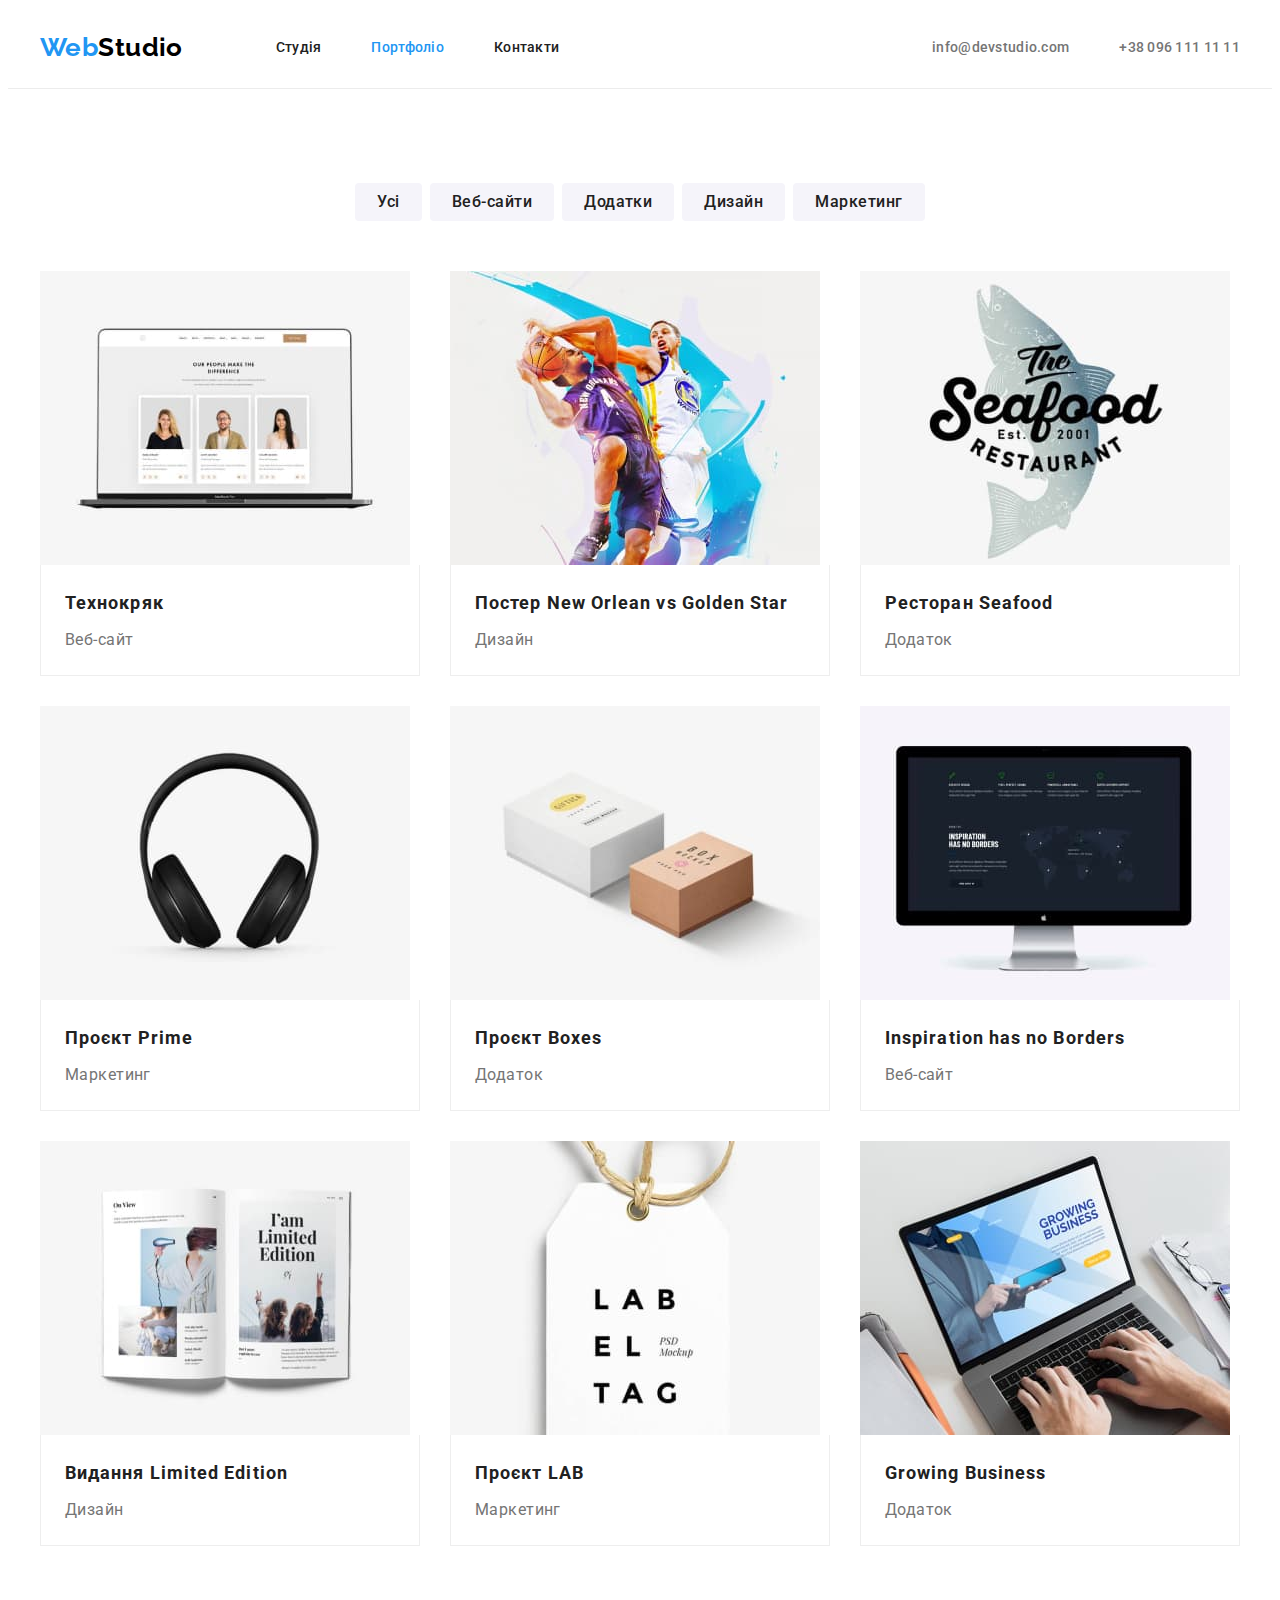
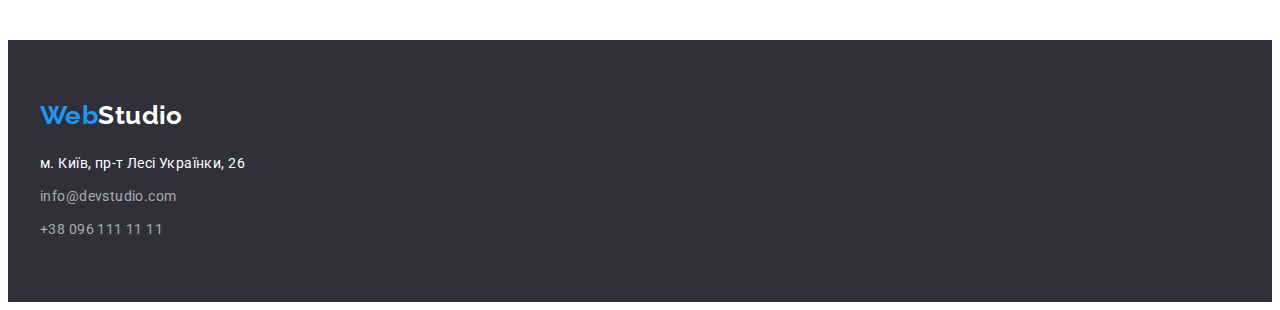
==== portfolio.html @ 8fa9a2db "Initial commit" ====
<!DOCTYPE html>
<html lang="uk">
  <head>
    <meta charset="UTF-8" />
    <meta http-equiv="X-UA-Compatible" content="IE=edge" />
    <meta name="viewport" content="width=device-width, initial-scale=1.0" />
    <title>WebStudio</title>
    <link rel="preconnect" href="https://fonts.googleapis.com" />
    <link rel="preconnect" href="https://fonts.gstatic.com" crossorigin />
    <link
      href="https://fonts.googleapis.com/css2?family=Raleway:wght@700&family=Roboto:wght@400;500;700;900&display=swap"
      rel="stylesheet"
    />
    <link
      rel="stylesheet"
      href="https://cdnjs.cloudflare.com/ajax/libs/modern-normalize/1.1.0/modern-normalize.min.css"
      integrity="sha512-wpPYUAdjBVSE4KJnH1VR1HeZfpl1ub8YT/NKx4PuQ5NmX2tKuGu6U/JRp5y+Y8XG2tV+wKQpNHVUX03MfMFn9Q=="
      crossorigin="anonymous"
      referrerpolicy="no-referrer"
    />
    <link rel="stylesheet" href="./css/styles.css" />
  </head>
  <body>
    <!-- шапка -->
    <header class="page-header">
      <div class="container container-header">
        <!-- навігація сайту -->
        <nav class="page-nav">
          <a class="link logo" href="./index.html" lang="en"
            ><span class="logo-accent">Web</span>Studio</a
          >
          <ul class="list list-nav">
            <li><a class="link page-link" href="./index.html">Студія</a></li>
            <li><a class="link page-link current" href="./portfolio.html">Портфоліо</a></li>
            <li><a class="link page-link" href="">Контакти</a></li>
          </ul>
        </nav>
        <!-- контакти -->
        <ul class="list header-contact">
          <li><a class="link contact" href="mailto:info@devstudio.com">info@devstudio.com</a></li>
          <li><a class="link contact" href="tel:+380961111111">+38 096 111 11 11</a></li>
        </ul>
      </div>
    </header>
    <main>
      <section class="section section-portfolio">
        <div class="container">
          <h1 class="visually-hidden">Портфоліо</h1>
          <!-- фільтр -->
          <ul class="list portfolio-filter">
            <li><button class="btn filter-btn" type="button">Усі</button></li>
            <li><button class="btn" type="button">Веб-сайти</button></li>
            <li><button class="btn" type="button">Додатки</button></li>
            <li><button class="btn" type="button">Дизайн</button></li>
            <li><button class="btn" type="button">Маркетинг</button></li>
          </ul>
          <!-- приклади робіт -->
          <ul class="list portfolio-list">
            <li class="portfolio-item">
              <a class="link" href="" target="_blank" rel="noreferrer noopener nofollow"
                ><img src="./images/portfolio1.jpg" alt="Веб-сайт Технокряк" width="370" />
                <div class="project-card">
                  <h2 class="title-portfolio">Технокряк</h2>
                  <p class="desc-portfolio">Веб-сайт</p>
                </div></a
              >
            </li>
            <li class="portfolio-item">
              <a class="link" href="" target="_blank" rel="noreferrer noopener nofollow"
                ><img
                  src="./images/portfolio2.jpg"
                  alt="Постер New Orlean vs Golden Star"
                  width="370"
                />
                <div class="project-card">
                  <h2 class="title-portfolio">Постер New Orlean vs Golden Star</h2>
                  <p class="desc-portfolio">Дизайн</p>
                </div></a
              >
            </li>
            <li class="portfolio-item">
              <a class="link" href="" target="_blank" rel="noreferrer noopener nofollow"
                ><img src="./images/portfolio3.jpg" alt="Додаток Ресторан Seafood" width="370" />
                <div class="project-card">
                  <h2 class="title-portfolio">Ресторан Seafood</h2>
                  <p class="desc-portfolio">Додаток</p>
                </div></a
              >
            </li>
            <li class="portfolio-item">
              <a class="link" href="" target="_blank" rel="noreferrer noopener nofollow"
                ><img src="./images/portfolio4.jpg" alt="Проєкт Prime" width="370" />
                <div class="project-card">
                  <h2 class="title-portfolio">Проєкт Prime</h2>
                  <p class="desc-portfolio">Маркетинг</p>
                </div></a
              >
            </li>
            <li class="portfolio-item">
              <a class="link" href="" target="_blank" rel="noreferrer noopener nofollow"
                ><img src="./images/portfolio5.jpg" alt="Додаток Boxes" width="370" />
                <div class="project-card">
                  <h2 class="title-portfolio">Проєкт Boxes</h2>
                  <p class="desc-portfolio">Додаток</p>
                </div></a
              >
            </li>
            <li class="portfolio-item">
              <a class="link" href="" target="_blank" rel="noreferrer noopener nofollow"
                ><img
                  src="./images/portfolio6.jpg"
                  alt="Веб-сайт Inspiration has no Borders"
                  width="370"
                />
                <div class="project-card">
                  <h2 class="title-portfolio">Inspiration has no Borders</h2>
                  <p class="desc-portfolio">Веб-сайт</p>
                </div></a
              >
            </li>
            <li class="portfolio-item">
              <a class="link" href="" target="_blank" rel="noreferrer noopener nofollow"
                ><img src="./images/portfolio7.jpg" alt="Видання Limited Edition" width="370" />
                <div class="project-card">
                  <h2 class="title-portfolio">Видання Limited Edition</h2>
                  <p class="desc-portfolio">Дизайн</p>
                </div></a
              >
            </li>
            <li class="portfolio-item">
              <a class="link" href="" target="_blank" rel="noreferrer noopener nofollow"
                ><img src="./images/portfolio8.jpg" alt="Проєкт LAB" width="370" />
                <div class="project-card">
                  <h2 class="title-portfolio">Проєкт LAB</h2>
                  <p class="desc-portfolio">Маркетинг</p>
                </div></a
              >
            </li>
            <li class="portfolio-item">
              <a class="link" href="" target="_blank" rel="noreferrer noopener nofollow"
                ><img src="./images/portfolio9.jpg" alt="Додаток Growing Business" width="370" />
                <div class="project-card">
                  <h2 class="title-portfolio">Growing Business</h2>
                  <p class="desc-portfolio">Додаток</p>
                </div></a
              >
            </li>
          </ul>
        </div>
      </section>
    </main>
    <!-- футер -->
    <footer class="section-footer">
      <div class="container container-footer">
        <a class="link logo" href="./index.html" lang="en"
          ><span class="logo-accent">Web</span>Studio</a
        >
        <address class="address">
          <ul class="list address-list">
            <li>
              <a
                class="link address-footer"
                href="https://goo.gl/maps/zH75rS2YAsL2FQoD8"
                target="_blank"
                rel="noreferrer noopener nofollow"
                >м. Київ, пр-т Лесі Українки, 26</a
              >
            </li>
            <li>
              <a class="link contact-footer" href="mailto:info@devstudio.com">info@devstudio.com</a>
            </li>
            <li>
              <a class="link contact-footer" href="tel:+380961111111">+38 096 111 11 11</a>
            </li>
          </ul>
        </address>
      </div>
    </footer>
  </body>
</html>
---- css/styles.css ----
/* змінні */
:root {
  --color-main: #ffffff;
  --color-accent: #2196f3;
  --color-logo: #000000;

  --text-color-main: #757575;
  --text-color-secondary: #212121;
  --text-color-contact: rgba(255, 255, 255, 0.6);

  --bgn-color-light: #f5f4fa;
  --bgn-color-dark: #2f303a;

  --btn-color-accent: #188ce8;
  --line-header-color: #ececec;
  --border-card-color: #eeeeee;

  --shadow-button-color: 0px 4px 4px rgba(0, 0, 0, 0.15);
  --shadow-card-color: 0px 1px 3px rgba(0, 0, 0, 0.12), 0px 1px 1px rgba(0, 0, 0, 0.14),
    0px 2px 1px rgba(0, 0, 0, 0.2);
  --shadow-filter-color: 0px 3px 1px rgba(0, 0, 0, 0.1), 0px 1px 2px rgba(0, 0, 0, 0.08),
    0px 2px 2px rgba(0, 0, 0, 0.12);
}

/* глобальні стилі */

body {
  font-family: 'Roboto', sans-serif;
  font-size: 14px;
  line-height: 1.71;
  letter-spacing: 0.03em;
  color: var(--text-color-main);
  background-color: var(--color-main);
}

.link {
  text-decoration: none;
  color: inherit;
}

.list {
  list-style: none;
  padding: 0;
  margin: 0;
}

.btn {
  font-family: 'Roboto', sans-serif;
  font-weight: 500;
  font-size: 16px;
  line-height: 1.62;
  letter-spacing: 0.03em;
  text-align: center;
  color: var(--text-color-secondary);
  background-color: var(--bgn-color-light);
  cursor: pointer;
  display: inline-block;
  border: none;
  border-radius: 4px;
  padding: 6px 22px;
}

.btn:hover,
.btn:focus {
  color: var(--color-main);
  background-color: var(--color-accent);
  box-shadow: var(--shadow-filter-color);
}

.visually-hidden {
  position: absolute;
  white-space: nowrap;
  width: 1px;
  height: 1px;
  overflow: hidden;
  border: 0;
  padding: 0;
  clip: rect(0 0 0 0);
  clip-path: inset(50%);
  margin: -1px;
}

section {
  padding-top: 94px;
  padding-bottom: 94px;
}

.container {
  width: 1200px;
  padding-right: 15px;
  padding-left: 15px;
  margin-left: auto;
  margin-right: auto;
}

h1,
h2,
h3,
p {
  margin: 0;
}

img {
  display: block;
}

/* хедер */
.page-header {
  padding-top: 24px;
  padding-bottom: 25px;
  border-bottom: 1px solid var(--line-header-color);
}

.container-header {
  display: flex;
  justify-content: space-between;
  align-items: center;
}

.page-nav {
  display: flex;
  align-items: center;
  gap: 93px;
}

.list-nav {
  display: flex;
  gap: 50px;
}

.logo {
  font-family: 'Raleway', sans-serif;
  font-weight: 700;
  font-size: 26px;
  line-height: 1.19;
  color: var(--color-logo);
}

.page-link,
.contact {
  font-weight: 500;
  line-height: 1.14;
  letter-spacing: 0.02em;
}

.page-link {
  color: var(--text-color-secondary);
}

.header-contact {
  display: flex;
  gap: 50px;
}

.logo-accent,
.current,
.page-link:hover,
.page-link:focus,
.contact:hover,
.contact:focus,
.contact-footer:hover,
.contact-footer:focus {
  color: var(--color-accent);
}

/* герой */
.section-hero {
  padding-top: 200px;
  padding-bottom: 200px;
  background-color: var(--bgn-color-dark);
}

.container-hero {
  text-align: center;
}

.main-title {
  font-weight: 900;
  font-size: 44px;
  line-height: 1.36;
  letter-spacing: 0.06em;
  text-transform: uppercase;
  color: var(--color-main);
  width: 696px;
  margin-left: auto;
  margin-right: auto;
  margin-bottom: 30px;
}

.main-btn {
  font-weight: 700;
  line-height: 1.88;
  letter-spacing: 0.06em;
  color: var(--color-main);
  background-color: var(--color-accent);
  padding: 10px 32px;
}

.main-btn:hover,
.main-btn:focus {
  background-color: var(--btn-color-accent);
  box-shadow: var(--shadow-button-color);
  padding: 10px 32px;
}

/* наші переваги */
.benefit-list {
  display: flex;
  justify-content: space-between;
}

.item-benefit {
  width: 270px;
}

.subtitle {
  font-size: 14px;
  line-height: 1.14;
  text-transform: uppercase;
  color: var(--text-color-secondary);
  margin-bottom: 10px;
}

/* чим ми займаємося */
.section-work {
  padding-top: 0;
}

.title {
  font-size: 36px;
  line-height: 1.17;
  text-align: center;
  color: var(--text-color-secondary);
  margin-bottom: 50px;
}

.work-list {
  display: flex;
  justify-content: space-between;
}

/* наша команда */
.section-team {
  background-color: var(--bgn-color-light);
}

.team-list {
  display: flex;
  justify-content: space-between;
}
.team-card {
  width: 270px;
  box-shadow: var(--shadow-card-color);
  border-radius: 0px 0px 4px 4px;
  background-color: var(--color-main);
}

.box-team-desc {
  padding-top: 30px;
  padding-bottom: 30px;
}

.subtitle-team {
  font-weight: 500;
  color: var(--text-color-secondary);
  margin-bottom: 10px;
}

.subtitle-team,
.desc-team {
  font-size: 16px;
  line-height: 1.19;
  text-align: center;
}

/* футер */
.section-footer {
  padding-top: 60px;
  padding-bottom: 60px;
  background-color: var(--bgn-color-dark);
}

.section-footer .logo,
.address-footer {
  color: var(--color-main);
}

.address {
  font-style: inherit;
}

.address-list {
  margin-top: 20px;
}

.address-list > li:not(:first-child) {
  margin-top: 9px;
}

.contact-footer {
  color: var(--text-color-contact);
}

/*портфоліо */

.portfolio-filter {
  display: flex;
  justify-content: center;
  gap: 8px;
  margin-bottom: 50px;
}

.portfolio-list {
  display: flex;
  flex-wrap: wrap;
  gap: 30px;
}

.portfolio-item {
  flex-basis: calc((100% - 2 * 30px) / 3);
}

.project-card {
  background-color: var(--color-main);
  border-right: 1px solid var(--border-card-color);
  border-bottom: 1px solid var(--border-card-color);
  border-left: 1px solid var(--border-card-color);
  padding: 20px 24px;
}

.title-portfolio {
  font-size: 18px;
  line-height: 2;
  letter-spacing: 0.06em;
  color: var(--text-color-secondary);
  margin-bottom: 4px;
}

.desc-portfolio {
  font-size: 16px;
  line-height: 1.88;
}
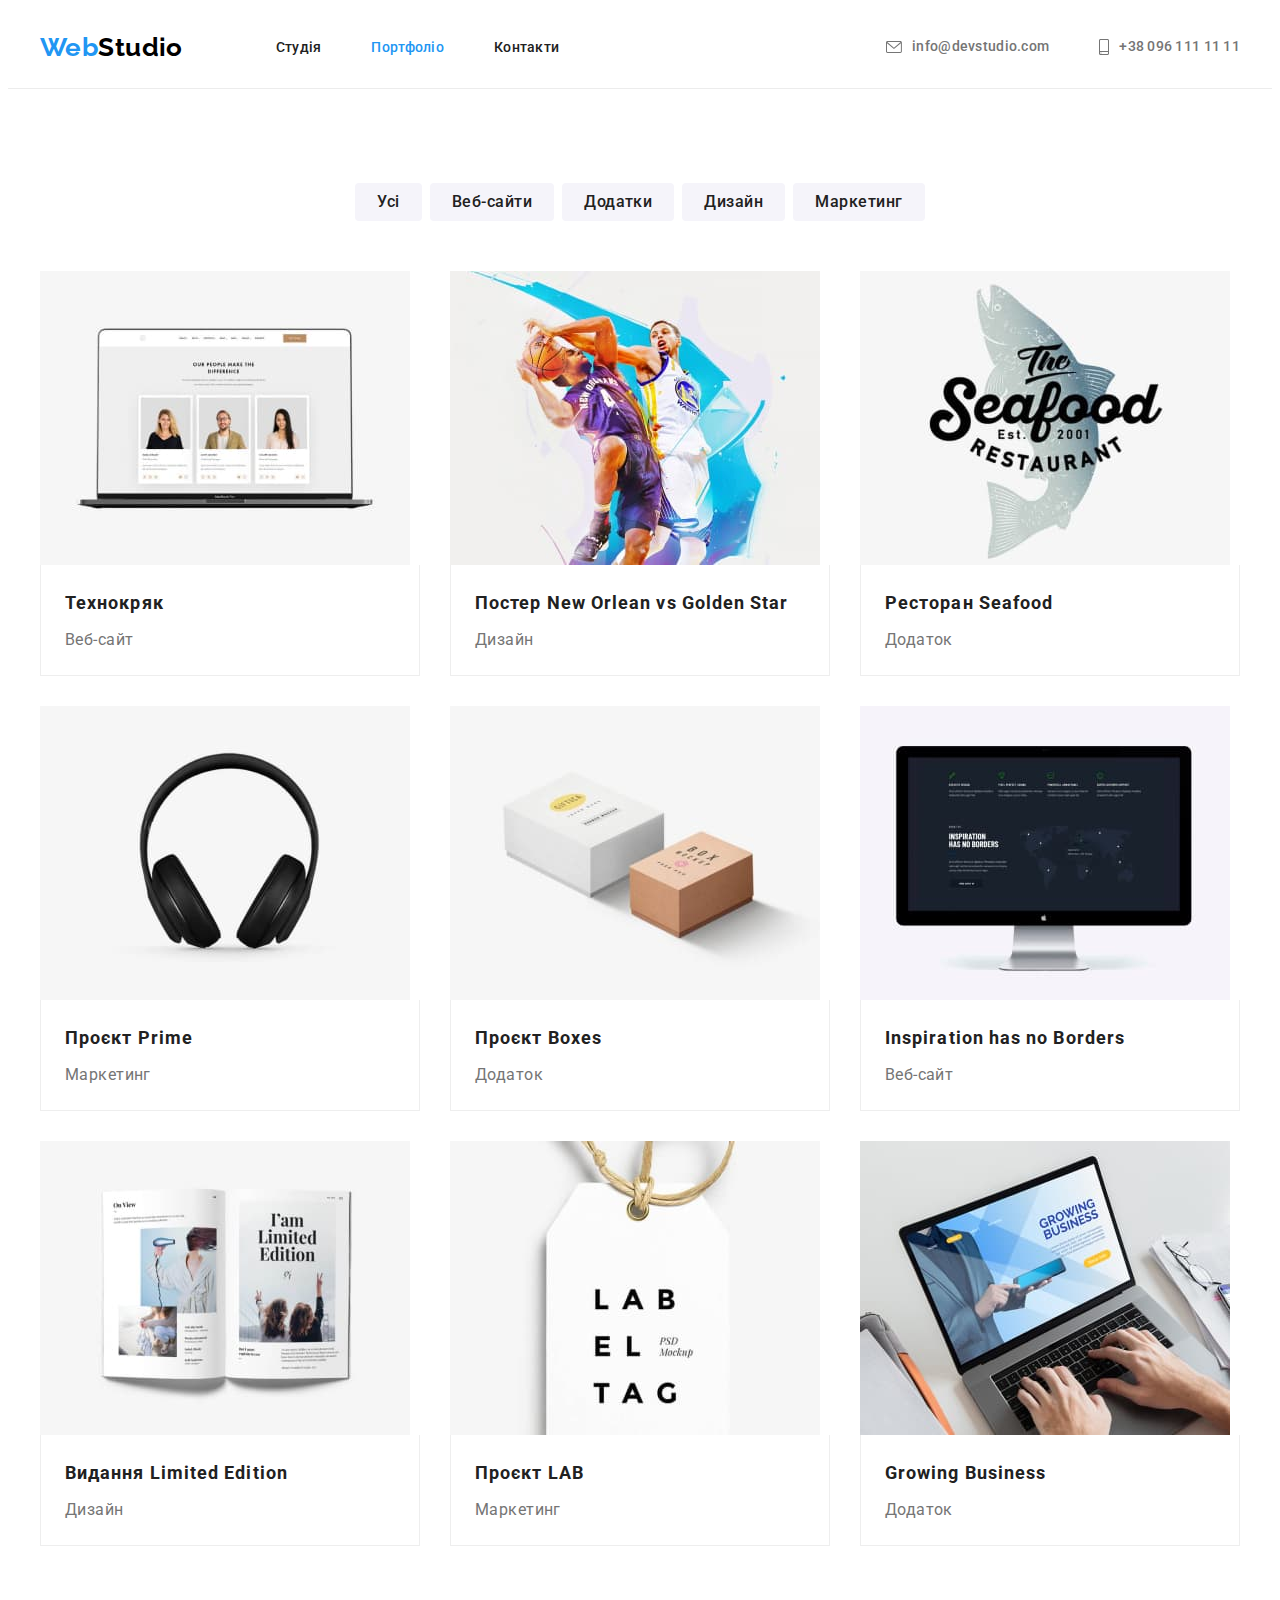
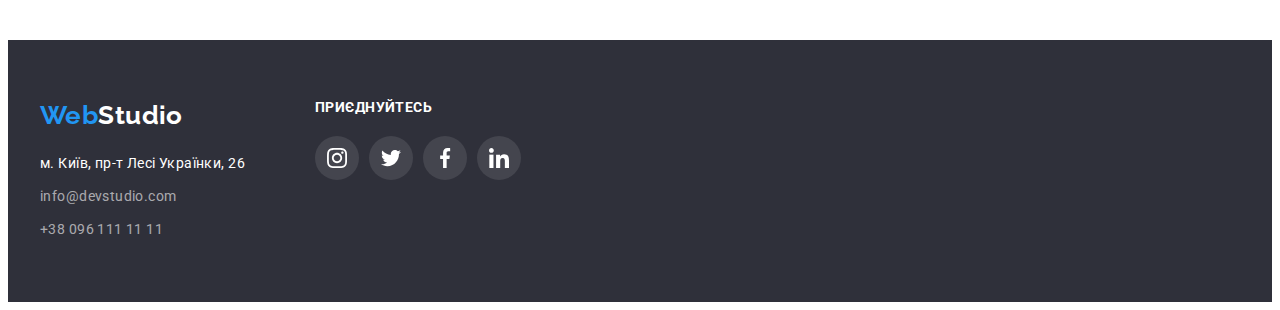
==== commit 06c9dbd4: "додає декоративні ефекти" ====
--- a/portfolio.html
+++ b/portfolio.html
@@ -22,9 +22,11 @@
   </head>
   <body>
     <!-- шапка -->
-    <header class="page-header">
+
+    <header class="section page-header">
       <div class="container container-header">
         <!-- навігація сайту -->
+
         <nav class="page-nav">
           <a class="link logo" href="./index.html" lang="en"
             ><span class="logo-accent">Web</span>Studio</a
@@ -36,9 +38,20 @@
           </ul>
         </nav>
         <!-- контакти -->
+
         <ul class="list header-contact">
-          <li><a class="link contact" href="mailto:info@devstudio.com">info@devstudio.com</a></li>
-          <li><a class="link contact" href="tel:+380961111111">+38 096 111 11 11</a></li>
+          <li class="contact-item">
+            <svg class="icon-contact" width="16px" height="12px">
+              <use href="./images/sprite/icons.svg#icon-mail"></use>
+            </svg>
+            <a class="link contact" href="mailto:info@devstudio.com">info@devstudio.com</a>
+          </li>
+          <li class="contact-item">
+            <svg class="icon-contact" width="10px" height="16px">
+              <use href="./images/sprite/icons.svg#icon-phone"></use>
+            </svg>
+            <a class="link contact" href="tel:+380961111111">+38 096 111 11 11</a>
+          </li>
         </ul>
       </div>
     </header>
@@ -47,6 +60,7 @@
         <div class="container">
           <h1 class="visually-hidden">Портфоліо</h1>
           <!-- фільтр -->
+
           <ul class="list portfolio-filter">
             <li><button class="btn filter-btn" type="button">Усі</button></li>
             <li><button class="btn" type="button">Веб-сайти</button></li>
@@ -55,10 +69,15 @@
             <li><button class="btn" type="button">Маркетинг</button></li>
           </ul>
           <!-- приклади робіт -->
+
           <ul class="list portfolio-list">
             <li class="portfolio-item">
               <a class="link" href="" target="_blank" rel="noreferrer noopener nofollow"
-                ><img src="./images/portfolio1.jpg" alt="Веб-сайт Технокряк" width="370" />
+                ><img
+                  src="./images/section-portfolio/portfolio1.jpg"
+                  alt="Веб-сайт Технокряк"
+                  width="370"
+                />
                 <div class="project-card">
                   <h2 class="title-portfolio">Технокряк</h2>
                   <p class="desc-portfolio">Веб-сайт</p>
@@ -68,7 +87,7 @@
             <li class="portfolio-item">
               <a class="link" href="" target="_blank" rel="noreferrer noopener nofollow"
                 ><img
-                  src="./images/portfolio2.jpg"
+                  src="./images/section-portfolio/portfolio2.jpg"
                   alt="Постер New Orlean vs Golden Star"
                   width="370"
                 />
@@ -80,7 +99,11 @@
             </li>
             <li class="portfolio-item">
               <a class="link" href="" target="_blank" rel="noreferrer noopener nofollow"
-                ><img src="./images/portfolio3.jpg" alt="Додаток Ресторан Seafood" width="370" />
+                ><img
+                  src="./images/section-portfolio/portfolio3.jpg"
+                  alt="Додаток Ресторан Seafood"
+                  width="370"
+                />
                 <div class="project-card">
                   <h2 class="title-portfolio">Ресторан Seafood</h2>
                   <p class="desc-portfolio">Додаток</p>
@@ -89,7 +112,11 @@
             </li>
             <li class="portfolio-item">
               <a class="link" href="" target="_blank" rel="noreferrer noopener nofollow"
-                ><img src="./images/portfolio4.jpg" alt="Проєкт Prime" width="370" />
+                ><img
+                  src="./images/section-portfolio/portfolio4.jpg"
+                  alt="Проєкт Prime"
+                  width="370"
+                />
                 <div class="project-card">
                   <h2 class="title-portfolio">Проєкт Prime</h2>
                   <p class="desc-portfolio">Маркетинг</p>
@@ -98,7 +125,11 @@
             </li>
             <li class="portfolio-item">
               <a class="link" href="" target="_blank" rel="noreferrer noopener nofollow"
-                ><img src="./images/portfolio5.jpg" alt="Додаток Boxes" width="370" />
+                ><img
+                  src="./images/section-portfolio/portfolio5.jpg"
+                  alt="Додаток Boxes"
+                  width="370"
+                />
                 <div class="project-card">
                   <h2 class="title-portfolio">Проєкт Boxes</h2>
                   <p class="desc-portfolio">Додаток</p>
@@ -108,7 +139,7 @@
             <li class="portfolio-item">
               <a class="link" href="" target="_blank" rel="noreferrer noopener nofollow"
                 ><img
-                  src="./images/portfolio6.jpg"
+                  src="./images/section-portfolio/portfolio6.jpg"
                   alt="Веб-сайт Inspiration has no Borders"
                   width="370"
                 />
@@ -120,7 +151,11 @@
             </li>
             <li class="portfolio-item">
               <a class="link" href="" target="_blank" rel="noreferrer noopener nofollow"
-                ><img src="./images/portfolio7.jpg" alt="Видання Limited Edition" width="370" />
+                ><img
+                  src="./images/section-portfolio/portfolio7.jpg"
+                  alt="Видання Limited Edition"
+                  width="370"
+                />
                 <div class="project-card">
                   <h2 class="title-portfolio">Видання Limited Edition</h2>
                   <p class="desc-portfolio">Дизайн</p>
@@ -129,7 +164,11 @@
             </li>
             <li class="portfolio-item">
               <a class="link" href="" target="_blank" rel="noreferrer noopener nofollow"
-                ><img src="./images/portfolio8.jpg" alt="Проєкт LAB" width="370" />
+                ><img
+                  src="./images/section-portfolio/portfolio8.jpg"
+                  alt="Проєкт LAB"
+                  width="370"
+                />
                 <div class="project-card">
                   <h2 class="title-portfolio">Проєкт LAB</h2>
                   <p class="desc-portfolio">Маркетинг</p>
@@ -138,7 +177,11 @@
             </li>
             <li class="portfolio-item">
               <a class="link" href="" target="_blank" rel="noreferrer noopener nofollow"
-                ><img src="./images/portfolio9.jpg" alt="Додаток Growing Business" width="370" />
+                ><img
+                  src="./images/section-portfolio/portfolio9.jpg"
+                  alt="Додаток Growing Business"
+                  width="370"
+                />
                 <div class="project-card">
                   <h2 class="title-portfolio">Growing Business</h2>
                   <p class="desc-portfolio">Додаток</p>
@@ -150,30 +193,60 @@
       </section>
     </main>
     <!-- футер -->
-    <footer class="section-footer">
+
+    <footer class="section section-footer">
       <div class="container container-footer">
-        <a class="link logo" href="./index.html" lang="en"
-          ><span class="logo-accent">Web</span>Studio</a
-        >
-        <address class="address">
-          <ul class="list address-list">
-            <li>
-              <a
-                class="link address-footer"
-                href="https://goo.gl/maps/zH75rS2YAsL2FQoD8"
-                target="_blank"
-                rel="noreferrer noopener nofollow"
-                >м. Київ, пр-т Лесі Українки, 26</a
-              >
-            </li>
-            <li>
-              <a class="link contact-footer" href="mailto:info@devstudio.com">info@devstudio.com</a>
-            </li>
-            <li>
-              <a class="link contact-footer" href="tel:+380961111111">+38 096 111 11 11</a>
-            </li>
-          </ul>
-        </address>
+        <div>
+          <a class="link logo" href="./index.html" lang="en"
+            ><span class="logo-accent">Web</span>Studio</a
+          >
+          <address class="address">
+            <ul class="list address-list">
+              <li>
+                <a
+                  class="link address-footer"
+                  href="https://goo.gl/maps/zH75rS2YAsL2FQoD8"
+                  target="_blank"
+                  rel="noreferrer noopener nofollow"
+                  >м. Київ, пр-т Лесі Українки, 26</a
+                >
+              </li>
+              <li>
+                <a class="link contact-footer" href="mailto:info@devstudio.com"
+                  >info@devstudio.com</a
+                >
+              </li>
+              <li>
+                <a class="link contact-footer" href="tel:+380961111111">+38 096 111 11 11</a>
+              </li>
+            </ul>
+          </address>
+        </div>
+        <div>
+          <h2 class="call-to-action">Приєднуйтесь</h2>
+          <ul class="list social-link-list">
+            <li class="social-link-item social-link">
+              <svg class="icon-social-link" width="20px" height="20px">
+                <use href="./images/sprite/icons.svg#icon-instagram"></use>
+              </svg>
+            </li>
+            <li class="social-link-item social-link">
+              <svg class="icon-social-link" width="20px" height="20px">
+                <use href="./images/sprite/icons.svg#icon-twitter"></use>
+              </svg>
+            </li>
+            <li class="social-link-item social-link">
+              <svg class="icon-social-link" width="20px" height="20px">
+                <use href="./images/sprite/icons.svg#icon-facebook"></use>
+              </svg>
+            </li>
+            <li class="social-link-item social-link">
+              <svg class="icon-social-link" width="20px" height="20px">
+                <use href="./images/sprite/icons.svg#icon-linkedin"></use>
+              </svg>
+            </li>
+          </ul>
+        </div>
       </div>
     </footer>
   </body>
--- a/css/styles.css
+++ b/css/styles.css
@@ -1,4 +1,5 @@
 /* змінні */
+
 :root {
   --color-main: #ffffff;
   --color-accent: #2196f3;
@@ -10,16 +11,22 @@
 
   --bgn-color-light: #f5f4fa;
   --bgn-color-dark: #2f303a;
+  --bgn-color-hero: #c4c4c4;
 
   --btn-color-accent: #188ce8;
   --line-header-color: #ececec;
   --border-card-color: #eeeeee;
+
+  --icon-color: #afb1b8;
+  --socials-color: rgba(255, 255, 255, 0.1);
 
   --shadow-button-color: 0px 4px 4px rgba(0, 0, 0, 0.15);
   --shadow-card-color: 0px 1px 3px rgba(0, 0, 0, 0.12), 0px 1px 1px rgba(0, 0, 0, 0.14),
     0px 2px 1px rgba(0, 0, 0, 0.2);
   --shadow-filter-color: 0px 3px 1px rgba(0, 0, 0, 0.1), 0px 1px 2px rgba(0, 0, 0, 0.08),
     0px 2px 2px rgba(0, 0, 0, 0.12);
+  --shadow-portfolio-color: 0px 1px 1px rgba(0, 0, 0, 0.12), 0px 4px 4px rgba(0, 0, 0, 0.06),
+    1px 4px 6px rgba(0, 0, 0, 0.16);
 }
 
 /* глобальні стилі */
@@ -80,7 +87,10 @@
   margin: -1px;
 }
 
-section {
+.section {
+  max-width: 1600px;
+  margin-left: auto;
+  margin-right: auto;
   padding-top: 94px;
   padding-bottom: 94px;
 }
@@ -105,6 +115,7 @@
 }
 
 /* хедер */
+
 .page-header {
   padding-top: 24px;
   padding-bottom: 25px;
@@ -156,18 +167,35 @@
 .current,
 .page-link:hover,
 .page-link:focus,
-.contact:hover,
 .contact:focus,
 .contact-footer:hover,
 .contact-footer:focus {
   color: var(--color-accent);
 }
 
+.contact-item {
+  display: flex;
+  align-items: center;
+  gap: 10px;
+  fill: var(--text-color-main);
+}
+
+.contact-item:hover {
+  fill: var(--color-accent);
+  color: var(--color-accent);
+}
+
 /* герой */
+
 .section-hero {
   padding-top: 200px;
   padding-bottom: 200px;
-  background-color: var(--bgn-color-dark);
+  background-color: var(--bgn-color-hero);
+  background: linear-gradient(to right, rgba(47, 48, 58, 0.4), rgba(47, 48, 58, 0.4)),
+    url('../images/section-hero/hero-image-bgn.jpg');
+  background-repeat: no-repeat;
+  background-position: center;
+  background-size: cover;
 }
 
 .container-hero {
@@ -204,6 +232,7 @@
 }
 
 /* наші переваги */
+
 .benefit-list {
   display: flex;
   justify-content: space-between;
@@ -211,6 +240,17 @@
 
 .item-benefit {
   width: 270px;
+}
+
+.benefit-box {
+  display: flex;
+  justify-content: center;
+  align-items: center;
+  width: 270px;
+  height: 120px;
+  background-color: var(--bgn-color-light);
+  border-radius: 4px;
+  margin-bottom: 30px;
 }
 
 .subtitle {
@@ -222,6 +262,7 @@
 }
 
 /* чим ми займаємося */
+
 .section-work {
   padding-top: 0;
 }
@@ -240,6 +281,7 @@
 }
 
 /* наша команда */
+
 .section-team {
   background-color: var(--bgn-color-light);
 }
@@ -273,13 +315,66 @@
   text-align: center;
 }
 
+.desc-team {
+  margin-bottom: 16px;
+}
+
+.social-link-list {
+  display: flex;
+  justify-content: center;
+  gap: 10px;
+}
+
+.social-link-item {
+  display: flex;
+  justify-content: center;
+  align-items: center;
+  width: 44px;
+  height: 44px;
+  border-radius: 50%;
+  fill: var(--icon-color);
+}
+
+.social-link-item:hover {
+  fill: var(--color-main);
+  background-color: var(--color-accent);
+}
+
+/* постійні клієнти */
+
+.clients-list {
+  display: flex;
+  justify-content: center;
+  gap: 30px;
+}
+
+.item-clients {
+  width: 170px;
+  height: 92px;
+  border: 1px solid var(--icon-color);
+  border-radius: 4px;
+  padding: 16px 32px;
+  fill: var(--icon-color);
+}
+
+.item-clients:hover {
+  border-color: var(--color-accent);
+  fill: var(--color-accent);
+}
+
 /* футер */
+
 .section-footer {
   padding-top: 60px;
   padding-bottom: 60px;
   background-color: var(--bgn-color-dark);
 }
 
+.container-footer {
+  display: flex;
+  gap: 70px;
+}
+
 .section-footer .logo,
 .address-footer {
   color: var(--color-main);
@@ -301,6 +396,19 @@
   color: var(--text-color-contact);
 }
 
+.call-to-action {
+  font-size: 14px;
+  line-height: 1.14;
+  text-transform: uppercase;
+  color: var(--color-main);
+  margin-bottom: 20px;
+}
+
+.social-link {
+  fill: var(--color-main);
+  background-color: var(--socials-color);
+}
+
 /*портфоліо */
 
 .portfolio-filter {
@@ -318,6 +426,10 @@
 
 .portfolio-item {
   flex-basis: calc((100% - 2 * 30px) / 3);
+}
+
+.portfolio-item:hover {
+  box-shadow: var(--shadow-portfolio-color);
 }
 
 .project-card {
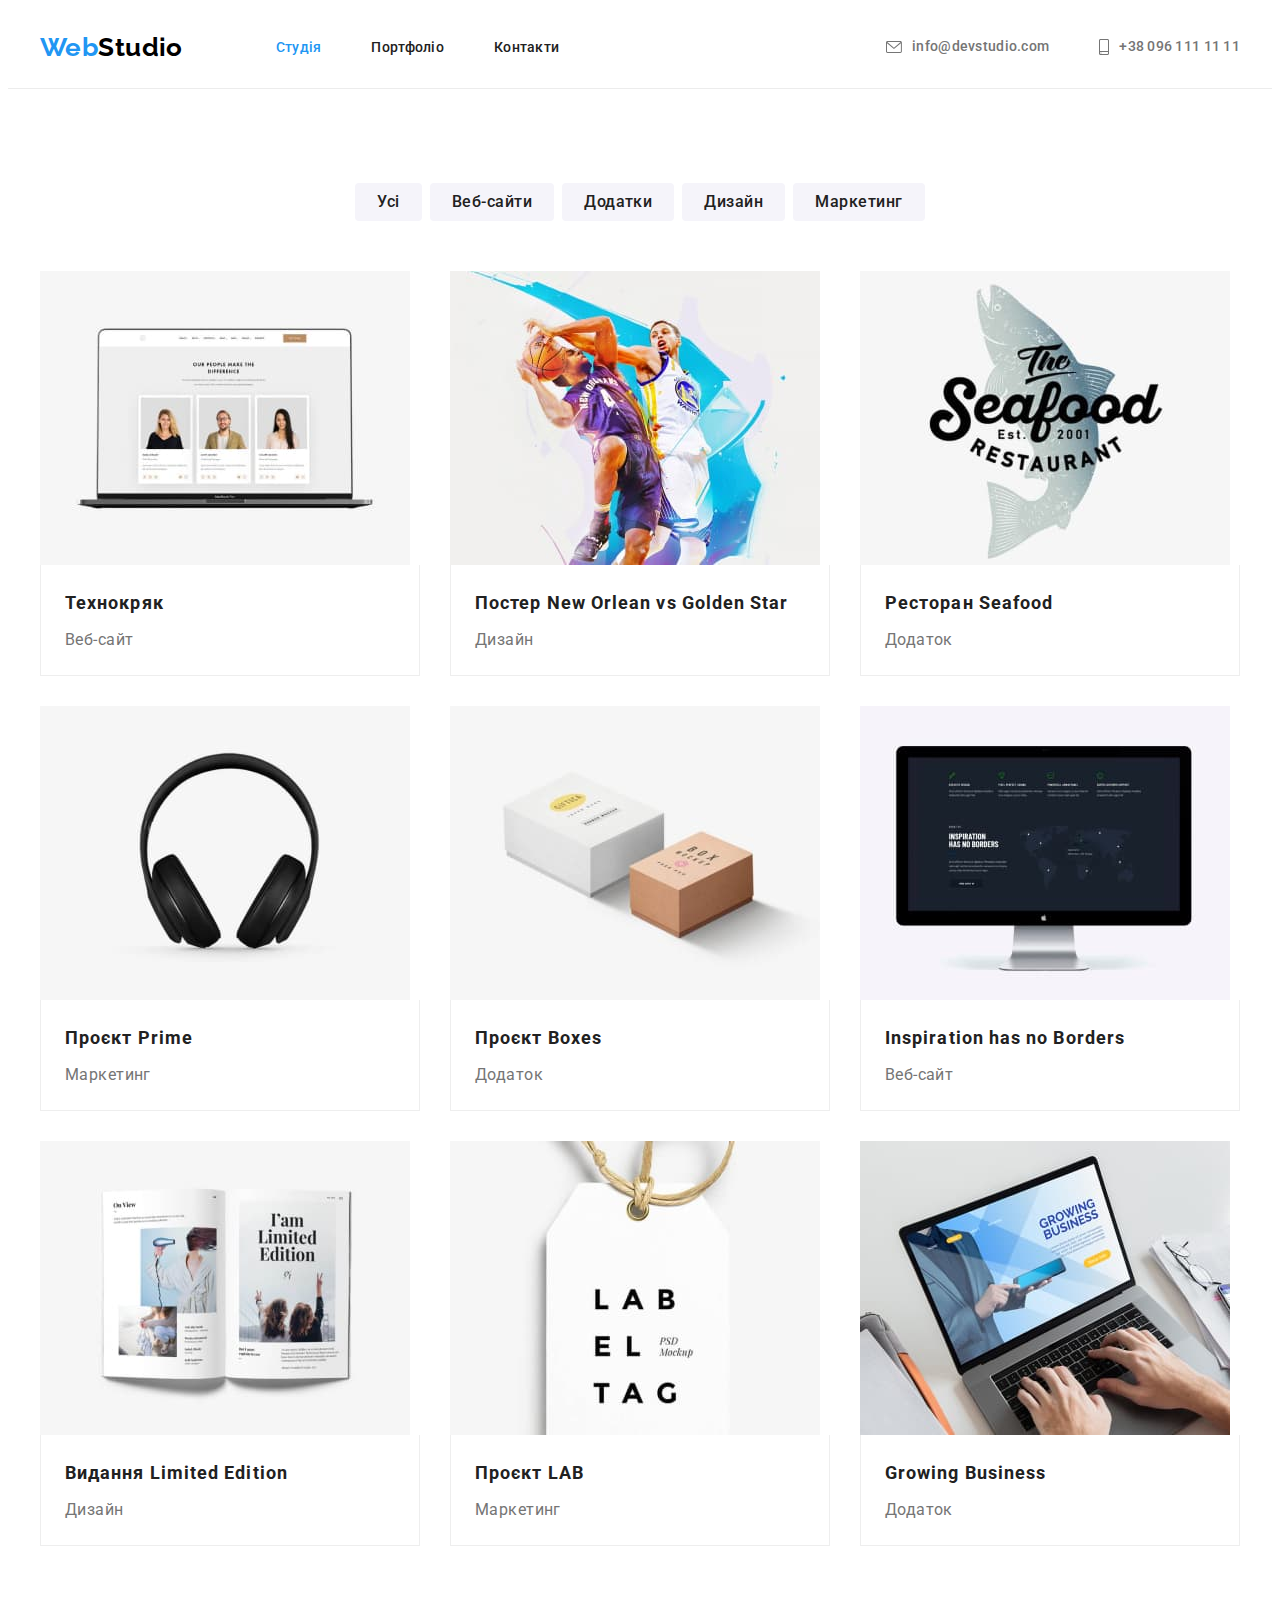
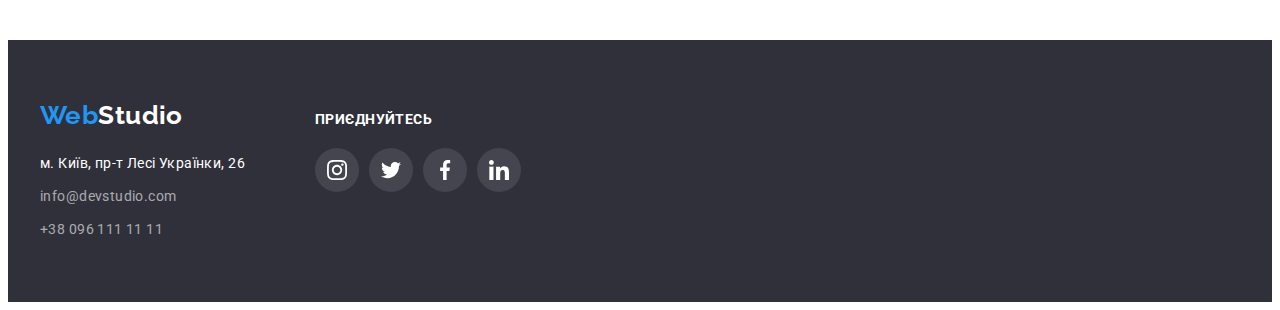
==== commit 223d608d: "додає фокус на іконки" ====
--- a/portfolio.html
+++ b/portfolio.html
@@ -26,31 +26,33 @@
     <header class="section page-header">
       <div class="container container-header">
         <!-- навігація сайту -->
-
         <nav class="page-nav">
           <a class="link logo" href="./index.html" lang="en"
             ><span class="logo-accent">Web</span>Studio</a
           >
           <ul class="list list-nav">
-            <li><a class="link page-link" href="./index.html">Студія</a></li>
-            <li><a class="link page-link current" href="./portfolio.html">Портфоліо</a></li>
+            <li><a class="link page-link current" href="./index.html">Студія</a></li>
+            <li><a class="link page-link" href="./portfolio.html">Портфоліо</a></li>
             <li><a class="link page-link" href="">Контакти</a></li>
           </ul>
         </nav>
         <!-- контакти -->
-
         <ul class="list header-contact">
-          <li class="contact-item">
-            <svg class="icon-contact" width="16px" height="12px">
-              <use href="./images/sprite/icons.svg#icon-mail"></use>
-            </svg>
-            <a class="link contact" href="mailto:info@devstudio.com">info@devstudio.com</a>
+          <li>
+            <a class="link contact contact-item" href="mailto:info@devstudio.com">
+              <svg class="icon-contact" width="16px" height="12px">
+                <use href="./images/sprite/icons.svg#icon-mail"></use>
+              </svg>
+              info@devstudio.com</a
+            >
           </li>
-          <li class="contact-item">
-            <svg class="icon-contact" width="10px" height="16px">
-              <use href="./images/sprite/icons.svg#icon-phone"></use>
-            </svg>
-            <a class="link contact" href="tel:+380961111111">+38 096 111 11 11</a>
+          <li>
+            <a class="link contact contact-item" href="tel:+380961111111">
+              <svg class="icon-contact" width="10px" height="16px">
+                <use href="./images/sprite/icons.svg#icon-phone"></use>
+              </svg>
+              +38 096 111 11 11</a
+            >
           </li>
         </ul>
       </div>
@@ -223,27 +225,35 @@
           </address>
         </div>
         <div>
-          <h2 class="call-to-action">Приєднуйтесь</h2>
+          <p class="call-to-action">Приєднуйтесь</p>
           <ul class="list social-link-list">
-            <li class="social-link-item social-link">
-              <svg class="icon-social-link" width="20px" height="20px">
-                <use href="./images/sprite/icons.svg#icon-instagram"></use>
-              </svg>
-            </li>
-            <li class="social-link-item social-link">
-              <svg class="icon-social-link" width="20px" height="20px">
-                <use href="./images/sprite/icons.svg#icon-twitter"></use>
-              </svg>
-            </li>
-            <li class="social-link-item social-link">
-              <svg class="icon-social-link" width="20px" height="20px">
-                <use href="./images/sprite/icons.svg#icon-facebook"></use>
-              </svg>
-            </li>
-            <li class="social-link-item social-link">
-              <svg class="icon-social-link" width="20px" height="20px">
-                <use href="./images/sprite/icons.svg#icon-linkedin"></use>
-              </svg>
+            <li>
+              <a class="link social-link-item social-link" href="">
+                <svg class="icon-social-link" width="20px" height="20px">
+                  <use href="./images/sprite/icons.svg#icon-instagram"></use>
+                </svg>
+              </a>
+            </li>
+            <li>
+              <a class="link social-link-item social-link" href="">
+                <svg class="icon-social-link" width="20px" height="20px">
+                  <use href="./images/sprite/icons.svg#icon-twitter"></use>
+                </svg>
+              </a>
+            </li>
+            <li>
+              <a class="link social-link-item social-link" href="">
+                <svg class="icon-social-link" width="20px" height="20px">
+                  <use href="./images/sprite/icons.svg#icon-facebook"></use>
+                </svg>
+              </a>
+            </li>
+            <li>
+              <a class="link social-link-item social-link" href="">
+                <svg class="icon-social-link" width="20px" height="20px">
+                  <use href="./images/sprite/icons.svg#icon-linkedin"></use>
+                </svg>
+              </a>
             </li>
           </ul>
         </div>
--- a/css/styles.css
+++ b/css/styles.css
@@ -167,7 +167,6 @@
 .current,
 .page-link:hover,
 .page-link:focus,
-.contact:focus,
 .contact-footer:hover,
 .contact-footer:focus {
   color: var(--color-accent);
@@ -180,7 +179,8 @@
   fill: var(--text-color-main);
 }
 
-.contact-item:hover {
+.contact-item:hover,
+.contact-item:focus {
   fill: var(--color-accent);
   color: var(--color-accent);
 }
@@ -335,7 +335,8 @@
   fill: var(--icon-color);
 }
 
-.social-link-item:hover {
+.social-link-item:hover,
+.social-link-item:focus {
   fill: var(--color-main);
   background-color: var(--color-accent);
 }
@@ -348,16 +349,21 @@
   gap: 30px;
 }
 
-.item-clients {
+.link-clients {
+  display: flex;
+  justify-content: center;
+  align-items: center;
   width: 170px;
   height: 92px;
   border: 1px solid var(--icon-color);
   border-radius: 4px;
-  padding: 16px 32px;
   fill: var(--icon-color);
 }
 
-.item-clients:hover {
+.link-clients:hover,
+.link-clients:focus,
+.link-clients:hover .icon-clients,
+.link-clients:focus .icon-clients {
   border-color: var(--color-accent);
   fill: var(--color-accent);
 }
@@ -372,6 +378,7 @@
 
 .container-footer {
   display: flex;
+  align-items: baseline;
   gap: 70px;
 }
 
@@ -397,6 +404,7 @@
 }
 
 .call-to-action {
+  font-weight: 700;
   font-size: 14px;
   line-height: 1.14;
   text-transform: uppercase;
